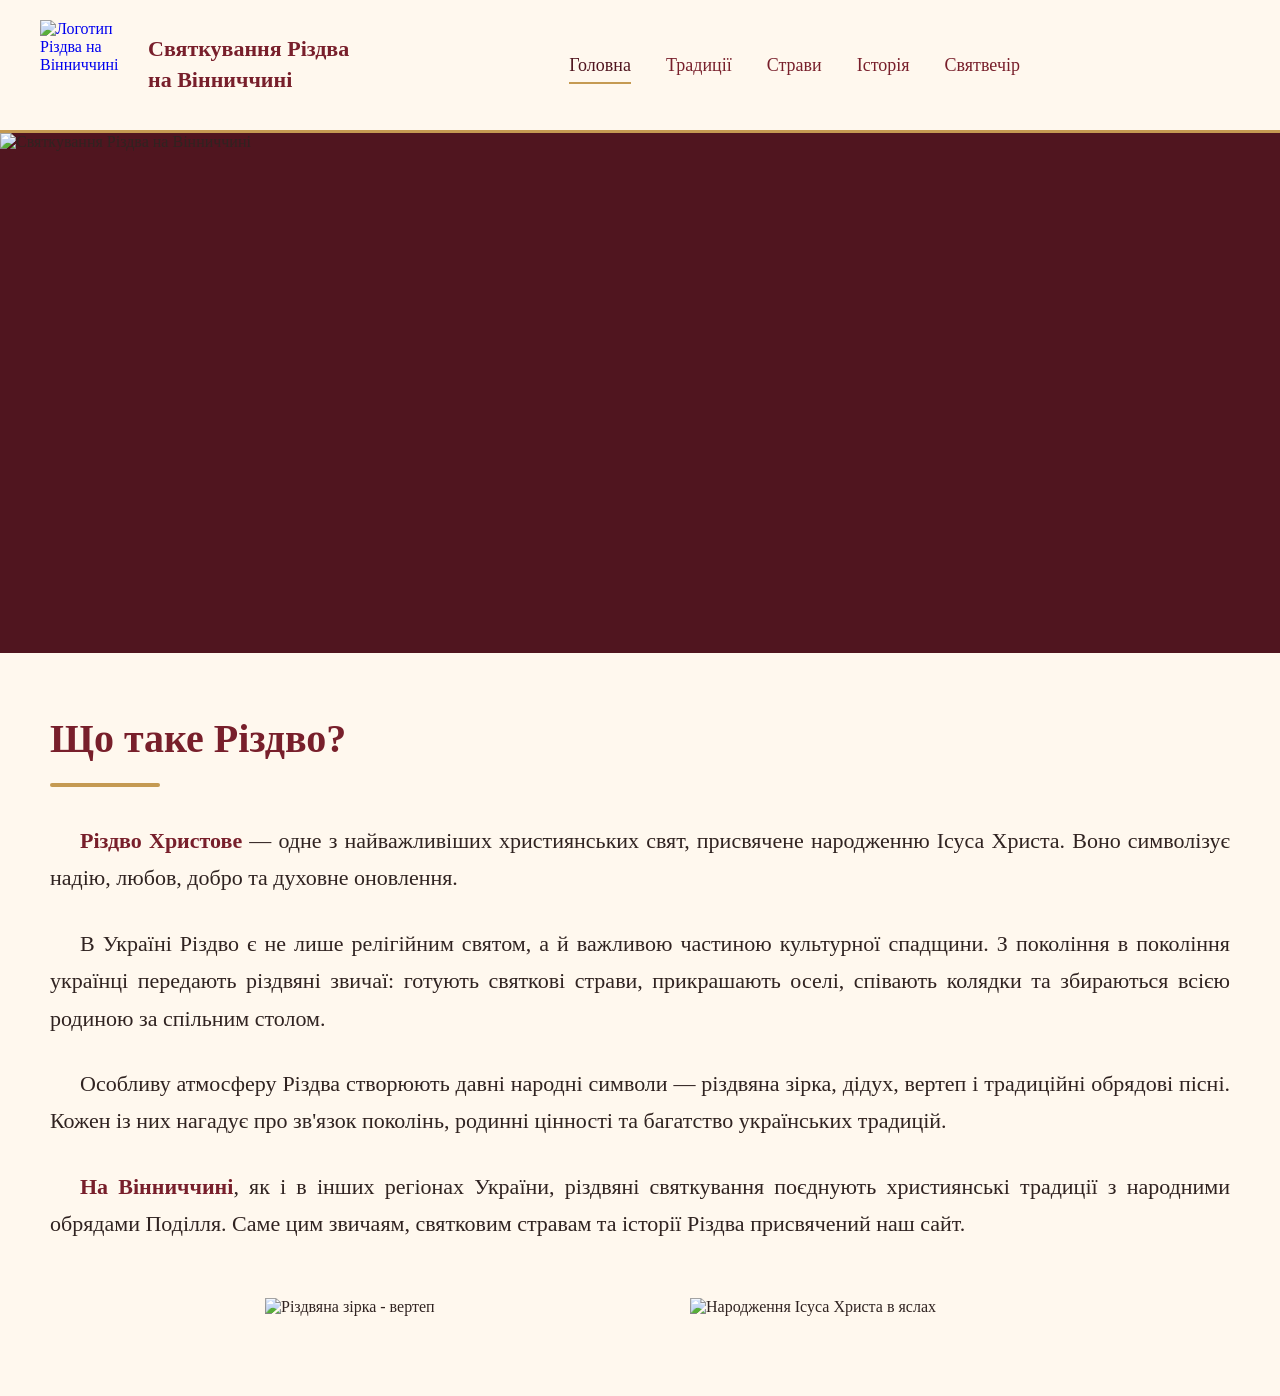
==== index.html @ b68bca9a "Add files via upload" ====
<!DOCTYPE html>
<html lang="uk">
<head>
    <meta charset="UTF-8">
    <meta name="viewport" content="width=device-width, initial-scale=1.0">

    <title>Святкування Різдва на Вінниччині</title>

    <link rel="stylesheet" href="style.css">
</head>
<body>

<!-- ШАПКА САЙТУ -->
<header class="site-header">

    <!-- Логотип та назва -->
    <div class="branding">
        <a href="index.html" class="logo-link">
            <img
                    src="images/logo.png"
                    alt="Логотип Різдва на Вінниччині"
                    class="logo"
            >
        </a>

        <div class="site-title">
            Святкування Різдва<br>
            на Вінниччині
        </div>
    </div>

    <!-- Головне меню -->
    <nav class="navigation" aria-label="Головне меню">
        <a href="index.html" class="active">Головна</a>
        <a href="traditions.html">Традиції</a>
        <a href="dishes.html">Страви</a>
        <a href="history.html">Історія</a>
        <a href="christmas-eve.html">Святвечір</a>
    </nav>

</header>

<!-- ОСНОВНИЙ ВМІСТ -->
<main>

    <!-- Великий різдвяний банер -->
    <section class="hero">
        <img
                src="images/christmas-banner.png"
                alt="Святкування Різдва на Вінниччині"
                class="hero-image"
        >
    </section>


    <!-- ІНФОРМАЦІЙНИЙ БЛОК ПРО РІЗДВО -->
    <section class="about-christmas">

        <div class="about-text">
            <h2>Що таке Різдво?</h2>

            <p>
                <strong>Різдво Христове</strong> — одне з
                найважливіших християнських свят,
                присвячене народженню Ісуса Христа.
                Воно символізує надію, любов, добро
                та духовне оновлення.
            </p>

            <p>
                В Україні Різдво є не лише релігійним
                святом, а й важливою частиною культурної
                спадщини. З покоління в покоління
                українці передають різдвяні звичаї:
                готують святкові страви, прикрашають
                оселі, співають колядки та збираються
                всією родиною за спільним столом.
            </p>

            <p>
                Особливу атмосферу Різдва створюють
                давні народні символи — різдвяна зірка,
                дідух, вертеп і традиційні обрядові
                пісні. Кожен із них нагадує про зв'язок
                поколінь, родинні цінності та багатство
                українських традицій.
            </p>

            <p>
                <strong>На Вінниччині</strong>, як і в
                інших регіонах України, різдвяні
                святкування поєднують християнські
                традиції з народними обрядами Поділля.
                Саме цим звичаям, святковим стравам
                та історії Різдва присвячений наш сайт.
            </p>
        </div>

        <div class="about-images">
            <img
                    src="images/вертеп.png"
                    alt="Різдвяна зірка - вертеп"
                    class="about-image star-image"
            >

            <img
                    src="images/Христос в яслах.png"
                    alt="Народження Ісуса Христа в яслах"
                    class="about-image house-image"
            >
        </div>

    </section>

</main>

<script src="script.js"></script>

</body>
</html>
---- style.css ----
/* ==========================================
   КОЛЬОРИ САЙТУ
========================================== */

:root {
    --burgundy: #781F2B;
    --dark-burgundy: #50151F;
    --gold: #C59A52;
    --light-gold: #E8C987;
    --cream: #FFF8EE;
    --dark-text: #302321;
}

/* ЗАГАЛЬНІ НАЛАШТУВАННЯ */

* {
    margin: 0;
    padding: 0;
    box-sizing: border-box;
}

html {
    scroll-behavior: smooth;
}

body {
    background-color: var(--cream);
    color: var(--dark-text);
    font-family: Georgia, "Times New Roman", serif;
}

/* ==========================================
   ШАПКА САЙТУ
========================================== */

.site-header {
    display: flex;
    align-items: center;
    width: 100%;
    min-height: 130px;
    padding: 20px 40px;
    background-color: var(--cream);
    border-bottom: 3px solid var(--gold);
}

.branding {
    display: flex;
    align-items: center;
    flex-shrink: 0;
    gap: 18px;
}

.logo-link {
    display: block;
    text-decoration: none;
}

.logo {
    display: block;
    width: 90px;
    height: 90px;
    object-fit: contain;
}

.site-title {
    color: var(--burgundy);
    font-size: 22px;
    font-weight: bold;
    line-height: 1.4;
}

/* ==========================================
   НАВІГАЦІЯ
========================================== */

.navigation {
    display: flex;
    flex: 1;
    justify-content: center;
    align-items: center;
    flex-wrap: wrap;
    gap: 35px;
    padding: 0 20px;
}

.navigation a {
    position: relative;
    padding: 8px 0;
    color: var(--burgundy);
    font-size: 18px;
    font-weight: 500;
    text-decoration: none;
    transition: color 0.3s ease;
}

.navigation a::after {
    content: "";
    position: absolute;
    left: 0;
    bottom: 0;
    width: 0;
    height: 2px;
    background-color: var(--gold);
    transition: width 0.3s ease;
}

.navigation a:hover {
    color: var(--gold);
}

.navigation a:hover::after,
.navigation a.active::after {
    width: 100%;
}

.navigation a.active {
    color: var(--dark-burgundy);
}

/* ==========================================
   ГОЛОВНА — БАНЕР
========================================== */

.hero {
    width: 100%;
    height: 520px;
    overflow: hidden;
    background-color: var(--dark-burgundy);
}

.hero-image {
    display: block;
    width: 100%;
    height: 100%;
    object-fit: cover;
    object-position: center;
}

/* ==========================================
   ГОЛОВНА — БЛОК ПРО РІЗДВО
========================================== */

.about-christmas {
    display: flex;
    flex-direction: column;
    width: 100%;
    max-width: 1500px;
    margin: 0 auto;
    padding: 60px 50px 80px;
    gap: 35px;
}

.about-text {
    width: 100%;
}

.about-text h2 {
    color: var(--burgundy);
    font-size: 40px;
    font-weight: bold;
    line-height: 1.3;
    margin-bottom: 35px;
}

.about-text h2::after {
    content: "";
    display: block;
    width: 110px;
    height: 4px;
    margin-top: 18px;
    background-color: var(--gold);
    border-radius: 4px;
}

.about-text p {
    width: 100%;
    font-size: 22px;
    line-height: 1.7;
    margin: 0 0 28px;
    text-indent: 30px;
    text-align: justify;
    overflow-wrap: break-word;
}

.about-text p:last-child {
    margin-bottom: 0;
}

.about-text strong {
    color: var(--burgundy);
    font-weight: bold;
}

/* МАЛЮНКИ ГОЛОВНОЇ СТОРІНКИ */

.about-images {
    display: flex;
    flex-direction: row;
    justify-content: center;
    align-items: center;
    flex-wrap: wrap;
    width: 100%;
    gap: 100px;
    padding-top: 20px;
}

.about-images img {
    display: block;
    width: 325px;
    max-width: 100%;
    height: auto;
    max-height: 325px;
    object-fit: contain;
}

/* ==========================================
   СТОРІНКА "ТРАДИЦІЇ"
========================================== */

/* ВСТУП */

.traditions-intro {
    max-width: 1450px;
    margin: 0 auto;
    padding: 70px 50px 45px;
}

.traditions-intro h1 {
    color: var(--burgundy);
    font-size: 44px;
    line-height: 1.3;
    text-align: center;
    margin-bottom: 20px;
}

.traditions-line {
    width: 130px;
    height: 4px;
    margin: 0 auto 40px;
    background-color: var(--gold);
    border-radius: 4px;
}

.traditions-intro p {
    font-size: 22px;
    line-height: 1.8;
    text-align: justify;
    text-indent: 30px;
    margin-bottom: 25px;
}

/* БЛОКИ ТРАДИЦІЙ */

.tradition-block {
    display: grid;
    grid-template-columns: minmax(0, 1fr) 360px;
    align-items: center;
    gap: 65px;

    max-width: 1450px;
    margin: 0 auto;
    padding: 65px 50px;

    border-bottom: 1px solid var(--light-gold);
}

/* ЧЕРГУВАННЯ СТОРІН */

.tradition-block.tradition-reverse {
    grid-template-columns: 360px minmax(0, 1fr);
}

.tradition-reverse .tradition-picture,
.tradition-reverse .tradition-symbol {
    grid-column: 1;
    grid-row: 1;
}

.tradition-reverse .tradition-content {
    grid-column: 2;
    grid-row: 1;
}

/* ТЕКСТ */

.tradition-content h2 {
    color: var(--burgundy);
    font-size: 34px;
    line-height: 1.3;
    margin-bottom: 30px;
}

.tradition-content h2::after {
    content: "";
    display: block;
    width: 85px;
    height: 3px;
    margin-top: 15px;
    background-color: var(--gold);
}

.tradition-content p {
    font-size: 21px;
    line-height: 1.75;
    text-align: justify;
    text-indent: 30px;
    margin-bottom: 24px;
}

.tradition-content p:last-child {
    margin-bottom: 0;
}

/* МАЛЮНОК ДІДУХА */

.tradition-picture {
    display: flex;
    justify-content: center;
    align-items: center;
    width: 100%;
}

.tradition-picture img {
    display: block;
    width: 100%;
    max-width: 340px;
    max-height: 380px;
    height: auto;
    object-fit: contain;
}

/* ДЕКОРАТИВНІ БЛОКИ */

.tradition-symbol {
    display: flex;
    flex-direction: column;
    justify-content: center;
    align-items: center;
    gap: 25px;

    min-height: 280px;
    padding: 35px;
    border: 2px solid var(--gold);
    border-radius: 16px;
    background-color: #FFF2DE;
    text-align: center;
}

.symbol-icon {
    color: var(--gold);
    font-size: 70px;
    line-height: 1;
}

.tradition-symbol p {
    color: var(--burgundy);
    font-size: 24px;
    font-weight: bold;
    line-height: 1.5;
}

/* ==========================================
   ПЛАНШЕТИ
========================================== */

@media (max-width: 1000px) {

    .site-header {
        flex-direction: column;
        gap: 20px;
        padding: 20px;
    }

    .navigation {
        gap: 25px;
    }

    .hero {
        height: 400px;
    }

    /* ГОЛОВНА */

    .about-christmas {
        padding: 50px 30px 70px;
    }

    .about-text h2 {
        font-size: 36px;
    }

    .about-text p {
        font-size: 20px;
        line-height: 1.7;
        margin-bottom: 25px;
    }

    .about-images {
        gap: 50px;
    }

    .about-images img {
        width: 290px;
        max-height: 290px;
    }

    /* ТРАДИЦІЇ */

    .traditions-intro {
        padding: 55px 30px 30px;
    }

    .traditions-intro h1 {
        font-size: 38px;
    }

    .traditions-intro p {
        font-size: 20px;
    }

    .tradition-block {
        grid-template-columns: minmax(0, 1fr) 270px;
        gap: 30px;
        padding: 45px 30px;
    }

    .tradition-block.tradition-reverse {
        grid-template-columns: 270px minmax(0, 1fr);
    }

    .tradition-content h2 {
        font-size: 30px;
    }

    .tradition-content p {
        font-size: 19px;
    }

    .tradition-picture img {
        max-width: 260px;
    }

    .tradition-symbol p {
        font-size: 21px;
    }
}

/* ==========================================
   ТЕЛЕФОНИ
========================================== */

@media (max-width: 600px) {

    .site-header {
        padding: 18px 15px;
    }

    .logo {
        width: 65px;
        height: 65px;
    }

    .site-title {
        font-size: 17px;
    }

    .navigation {
        gap: 15px;
        padding: 0 5px;
    }

    .navigation a {
        font-size: 15px;
    }

    .hero {
        height: 260px;
    }

    /* ГОЛОВНА */

    .about-christmas {
        padding: 40px 20px 60px;
        gap: 25px;
    }

    .about-text h2 {
        font-size: 32px;
        margin-bottom: 28px;
    }

    .about-text p {
        font-size: 18px;
        line-height: 1.75;
        margin-bottom: 24px;
        text-indent: 25px;
        text-align: left;
    }

    .about-images {
        flex-direction: row;
        justify-content: center;
        gap: 25px;
        padding-top: 10px;
    }

    .about-images img {
        width: 250px;
        max-height: 250px;
    }

    /* ТРАДИЦІЇ */

    .traditions-intro {
        padding: 40px 20px 20px;
    }

    .traditions-intro h1 {
        font-size: 32px;
    }

    .traditions-intro p {
        font-size: 18px;
        line-height: 1.75;
        text-align: left;
        text-indent: 25px;
    }

    .tradition-block,
    .tradition-block.tradition-reverse {
        display: flex;
        flex-direction: column;
        gap: 30px;
        padding: 40px 20px;
    }

    .tradition-content h2 {
        font-size: 28px;
        margin-bottom: 25px;
    }

    .tradition-content p {
        font-size: 18px;
        line-height: 1.75;
        text-align: left;
        text-indent: 25px;
    }

    .tradition-picture img {
        max-width: 280px;
    }

    .tradition-symbol {
        width: 100%;
        min-height: 230px;
    }

    .tradition-symbol p {
        font-size: 21px;
    }
}
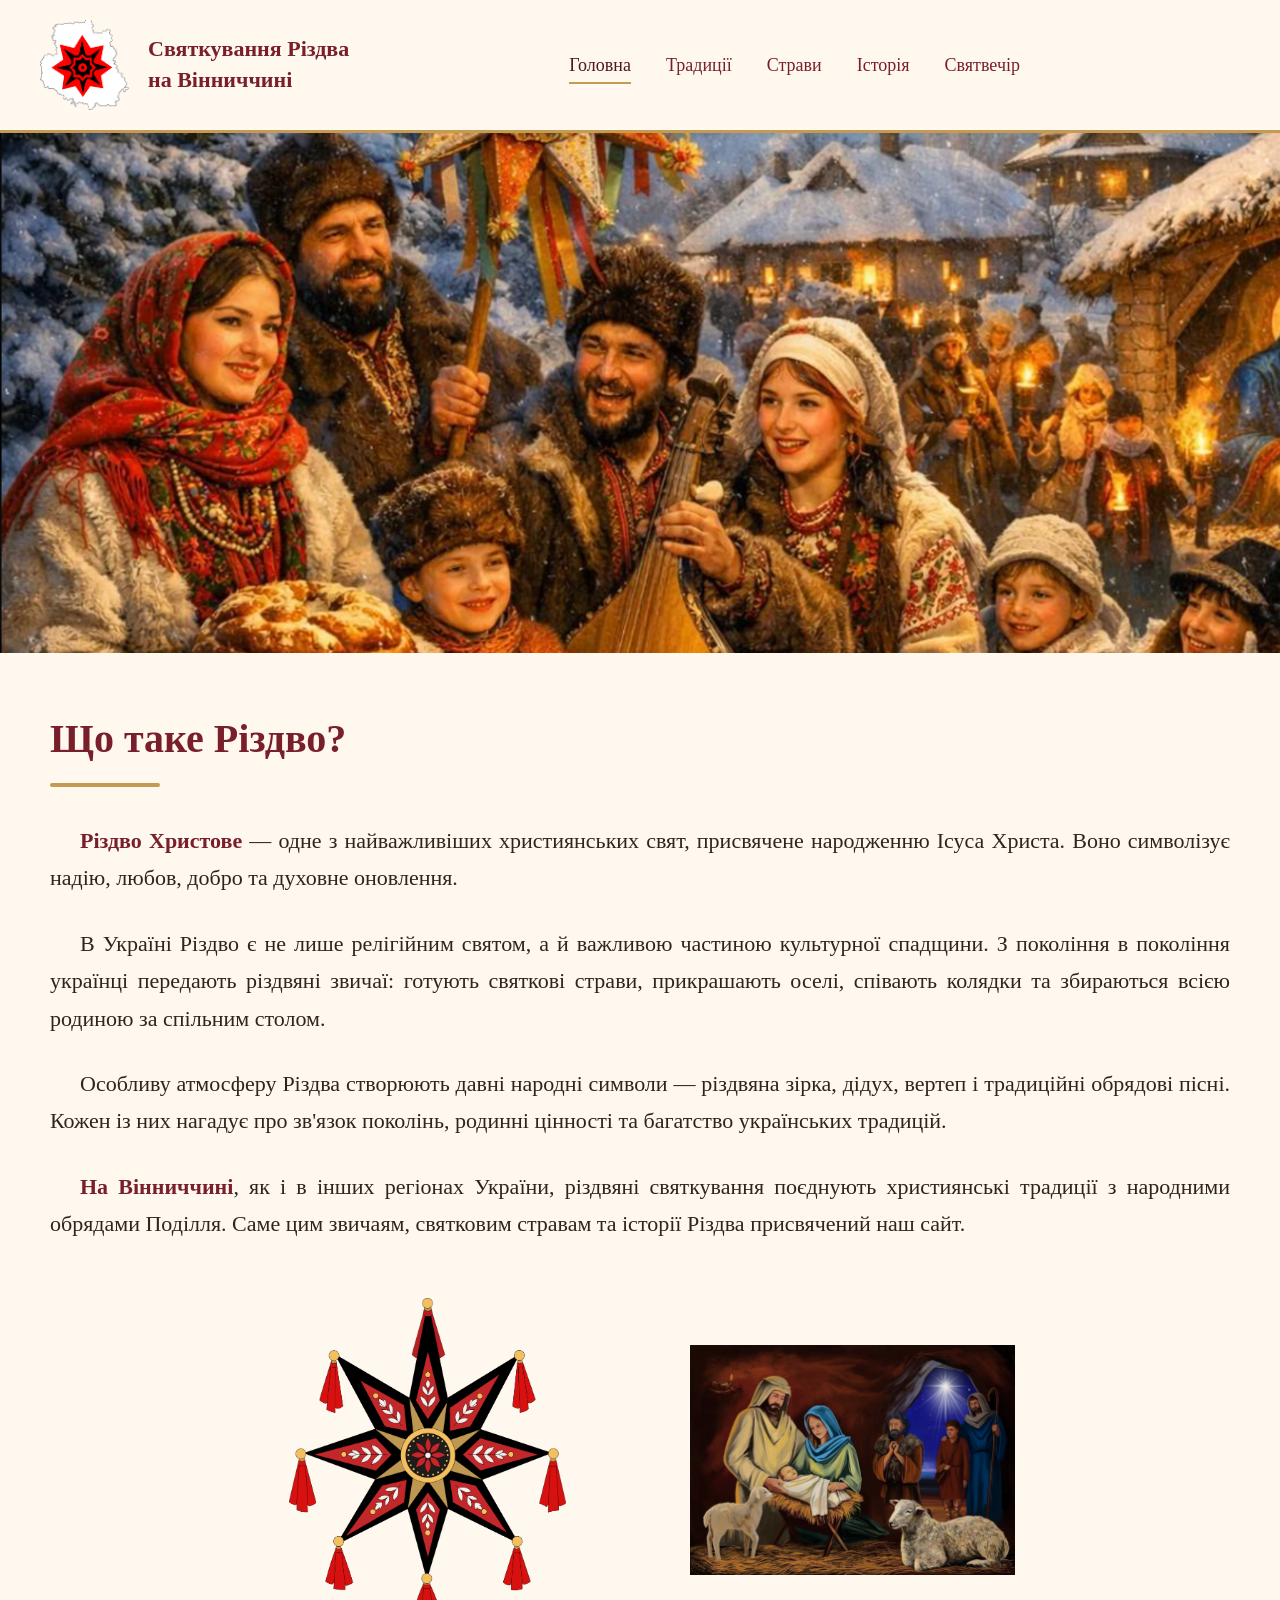
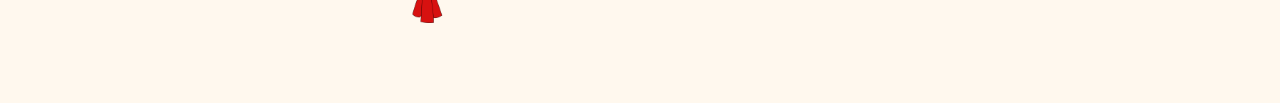
==== commit b217919d: "Fix HTML formatting and update image source" ====
--- a/index.html
+++ b/index.html
@@ -104,7 +104,7 @@
             >
 
             <img
-                    src="images/Христос в яслах.png"
+                    src="images/Христос в яслах.webp"
                     alt="Народження Ісуса Христа в яслах"
                     class="about-image house-image"
             >
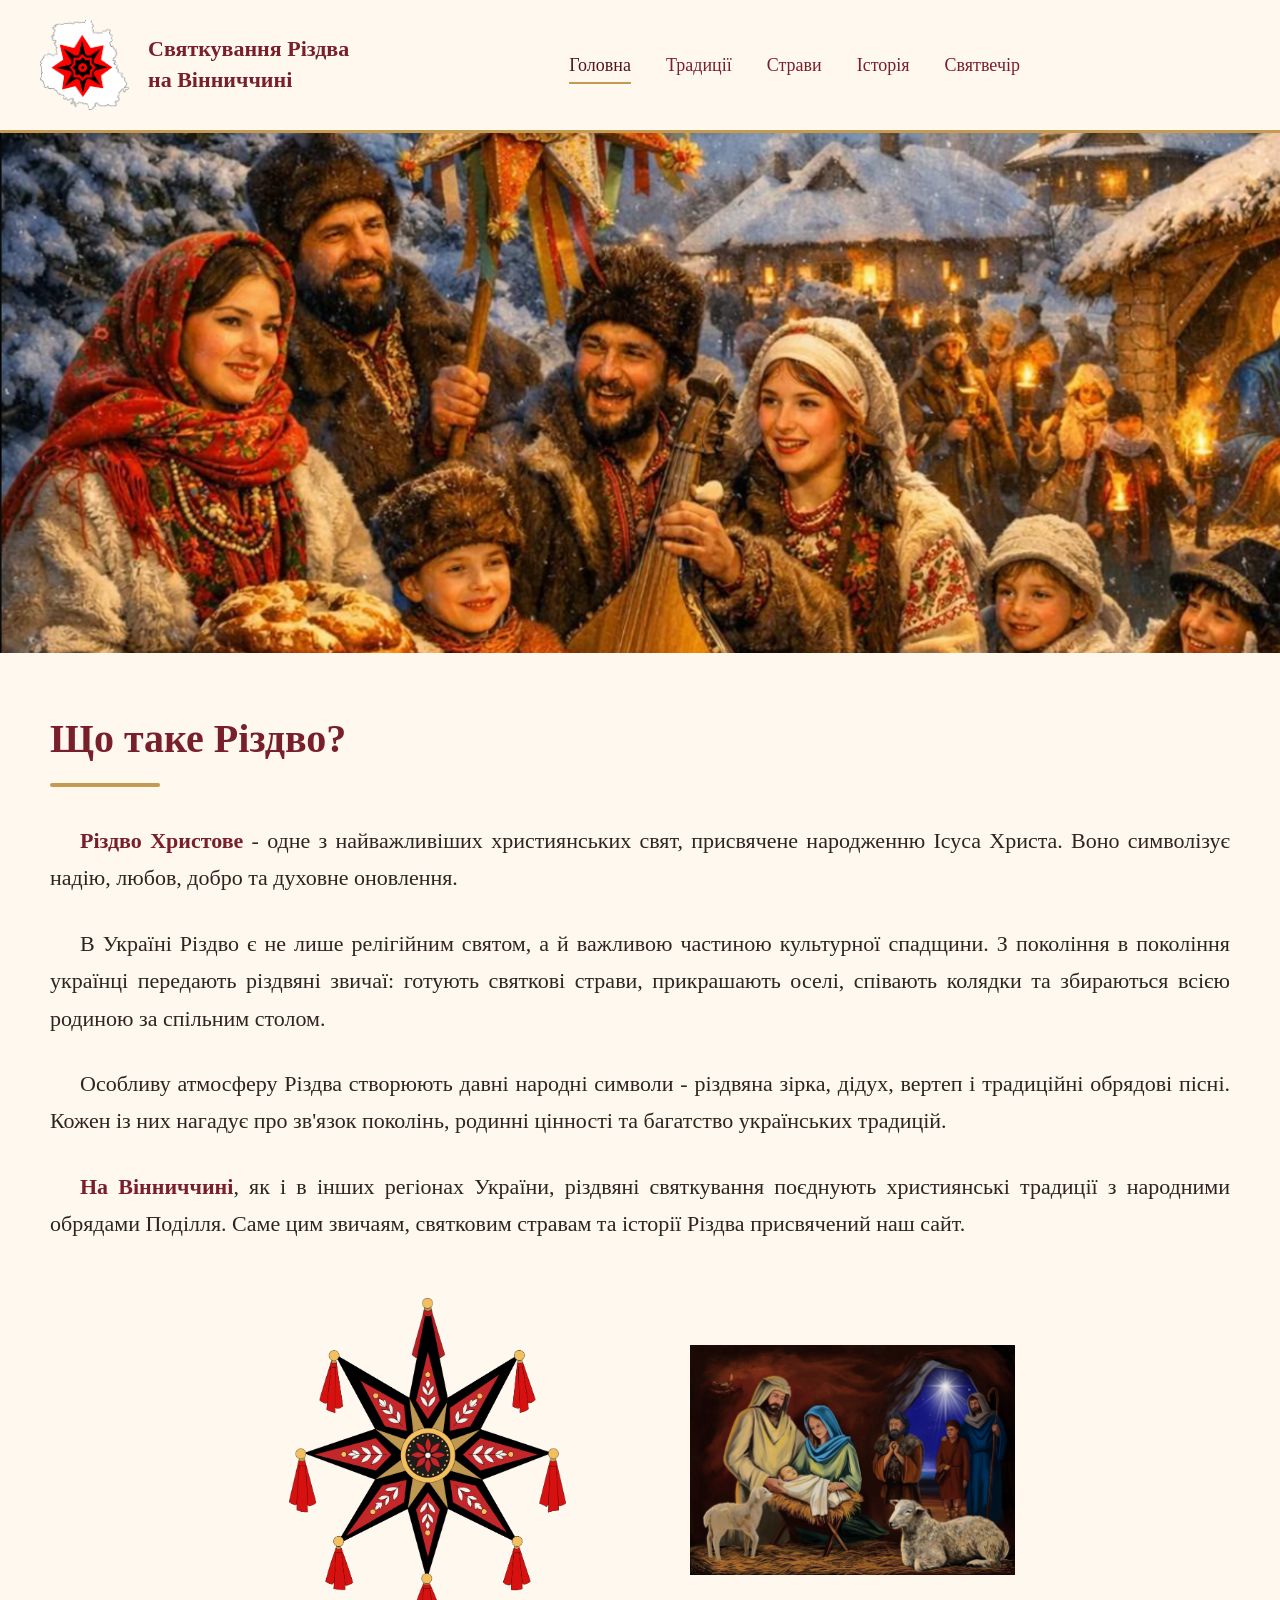
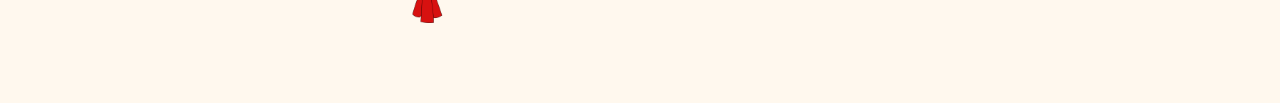
==== commit a4471c70: "Fix HTML formatting and structure" ====
--- a/index.html
+++ b/index.html
@@ -60,7 +60,7 @@
             <h2>Що таке Різдво?</h2>
 
             <p>
-                <strong>Різдво Христове</strong> — одне з
+                <strong>Різдво Христове</strong> - одне з
                 найважливіших християнських свят,
                 присвячене народженню Ісуса Христа.
                 Воно символізує надію, любов, добро
@@ -79,7 +79,7 @@
 
             <p>
                 Особливу атмосферу Різдва створюють
-                давні народні символи — різдвяна зірка,
+                давні народні символи - різдвяна зірка,
                 дідух, вертеп і традиційні обрядові
                 пісні. Кожен із них нагадує про зв'язок
                 поколінь, родинні цінності та багатство
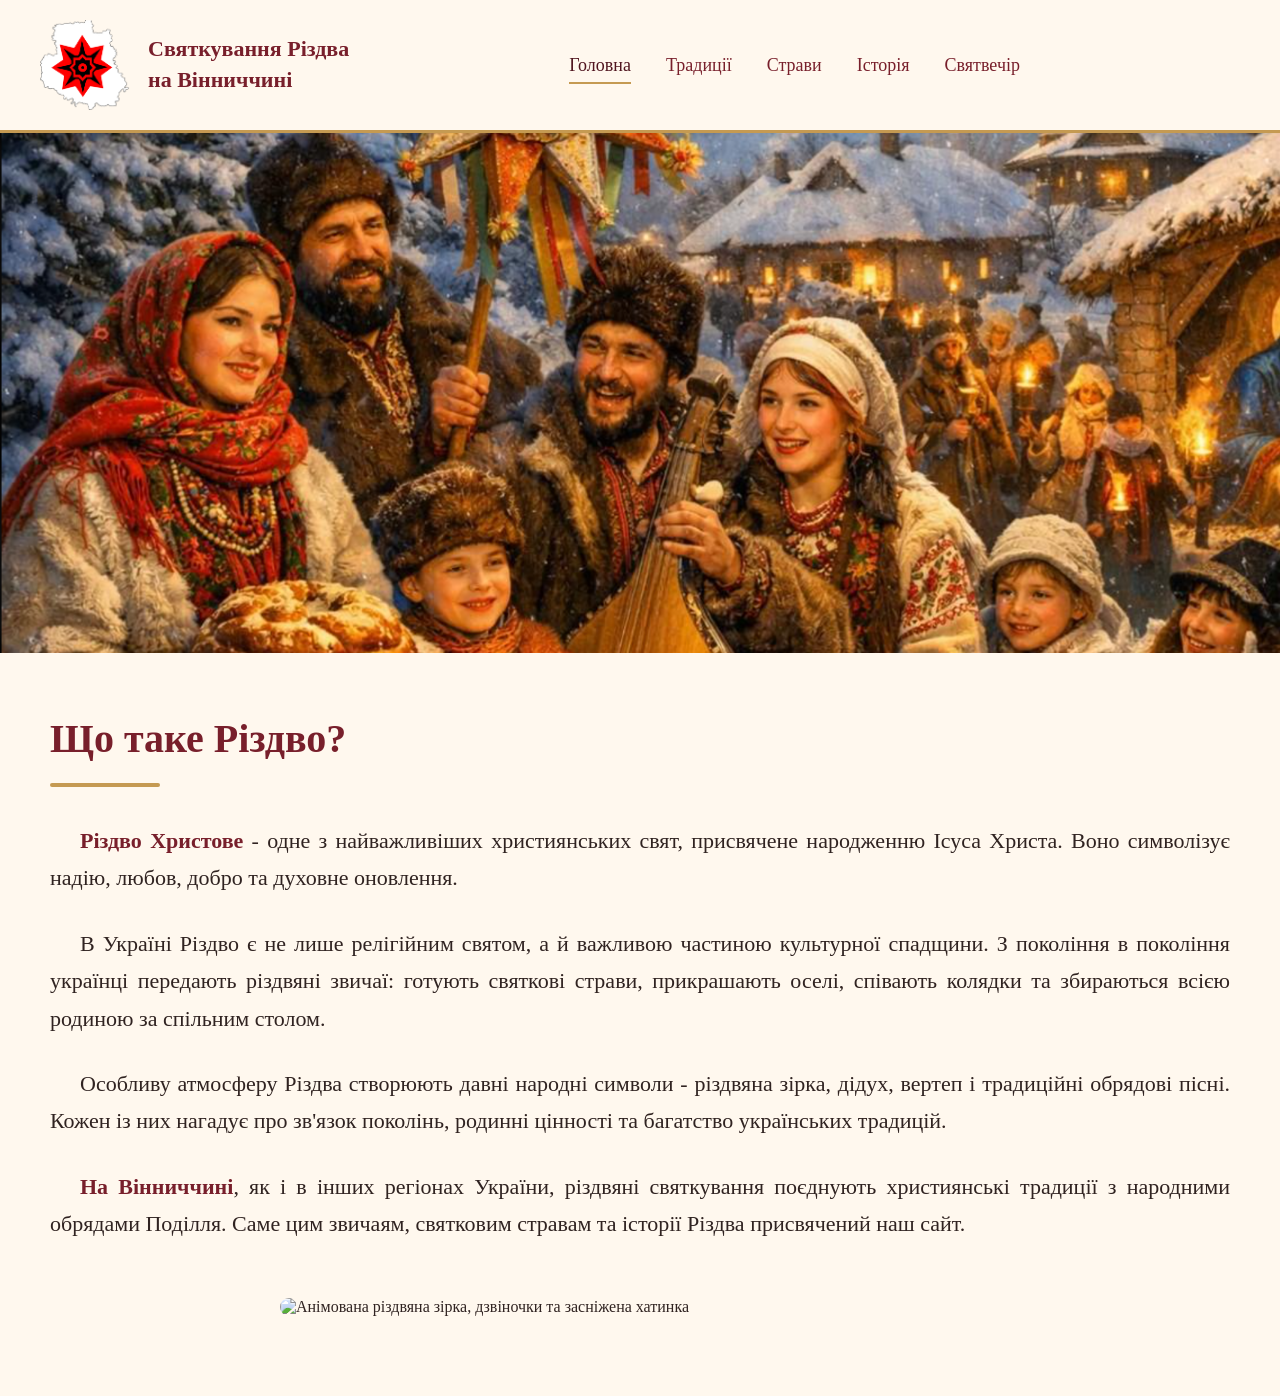
==== commit f7655480: "Update about section with GIF animation Replaced two images with a GIF animation in the about sectio" ====
--- a/index.html
+++ b/index.html
@@ -52,7 +52,6 @@
         >
     </section>
 
-
     <!-- ІНФОРМАЦІЙНИЙ БЛОК ПРО РІЗДВО -->
     <section class="about-christmas">
 
@@ -96,17 +95,12 @@
             </p>
         </div>
 
-        <div class="about-images">
+        <!-- GIF-АНІМАЦІЯ ЗАМІСТЬ ДВОХ МАЛЮНКІВ -->
+        <div class="christmas-animation">
             <img
-                    src="images/вертеп.png"
-                    alt="Різдвяна зірка - вертеп"
-                    class="about-image star-image"
-            >
-
-            <img
-                    src="images/Христос в яслах.webp"
-                    alt="Народження Ісуса Христа в яслах"
-                    class="about-image house-image"
+                    src="images/christmas-animation.gif"
+                    alt="Анімована різдвяна зірка, дзвіночки та засніжена хатинка"
+                    class="christmas-gif"
             >
         </div>
 
--- a/style.css
+++ b/style.css
@@ -1,4 +1,3 @@
-
 /* ==========================================
    КОЛЬОРИ САЙТУ
 ========================================== */
@@ -192,26 +191,22 @@
     font-weight: bold;
 }
 
-/* МАЛЮНКИ ГОЛОВНОЇ СТОРІНКИ */
-
-.about-images {
-    display: flex;
-    flex-direction: row;
+/* GIF-АНІМАЦІЯ ГОЛОВНОЇ СТОРІНКИ */
+
+.christmas-animation {
+    display: flex;
     justify-content: center;
     align-items: center;
-    flex-wrap: wrap;
-    width: 100%;
-    gap: 100px;
+    width: 100%;
     padding-top: 20px;
 }
 
-.about-images img {
-    display: block;
-    width: 325px;
-    max-width: 100%;
+.christmas-gif {
+    display: block;
+    width: 100%;
+    max-width: 720px;
     height: auto;
-    max-height: 325px;
-    object-fit: contain;
+    border-radius: 12px;
 }
 
 /* ==========================================
@@ -396,15 +391,6 @@
         margin-bottom: 25px;
     }
 
-    .about-images {
-        gap: 50px;
-    }
-
-    .about-images img {
-        width: 290px;
-        max-height: 290px;
-    }
-
     /* ТРАДИЦІЇ */
 
     .traditions-intro {
@@ -498,16 +484,12 @@
         text-align: left;
     }
 
-    .about-images {
-        flex-direction: row;
-        justify-content: center;
-        gap: 25px;
+    .christmas-animation {
         padding-top: 10px;
     }
 
-    .about-images img {
-        width: 250px;
-        max-height: 250px;
+    .christmas-gif {
+        border-radius: 8px;
     }
 
     /* ТРАДИЦІЇ */
